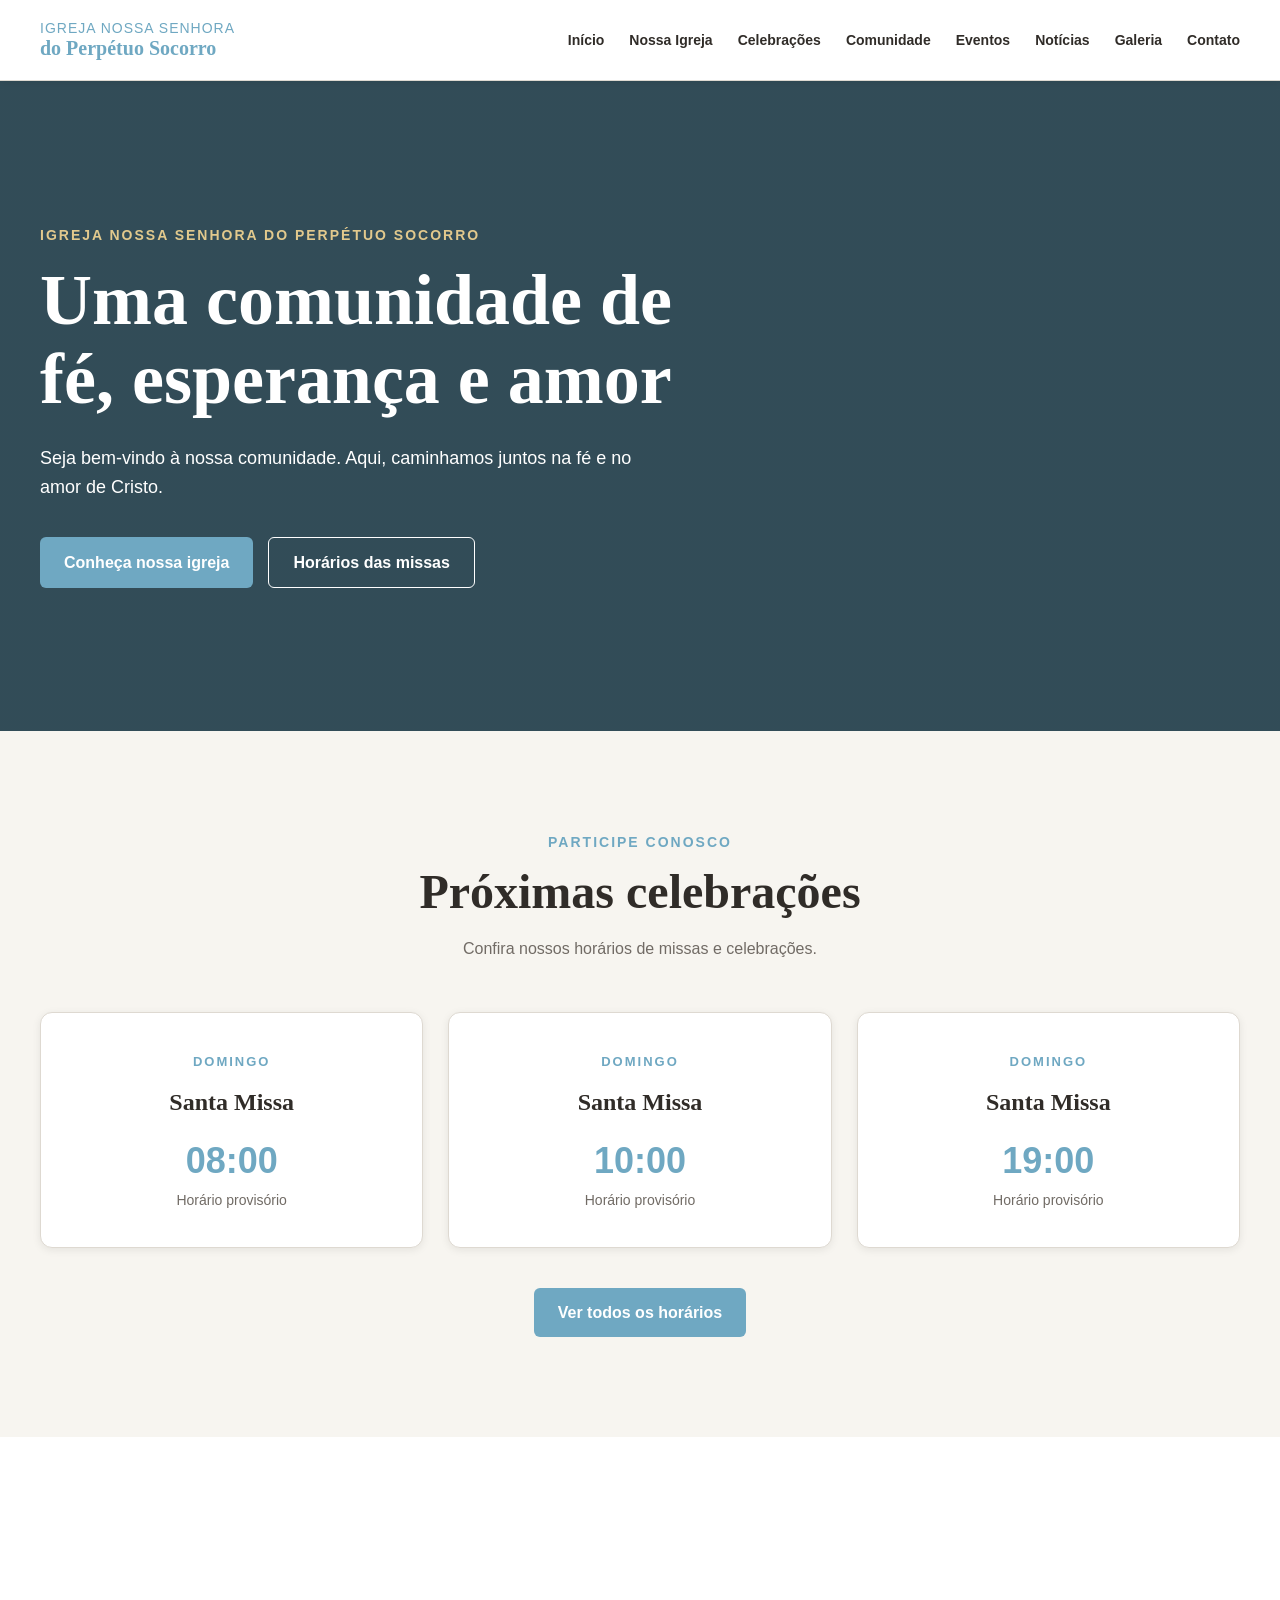
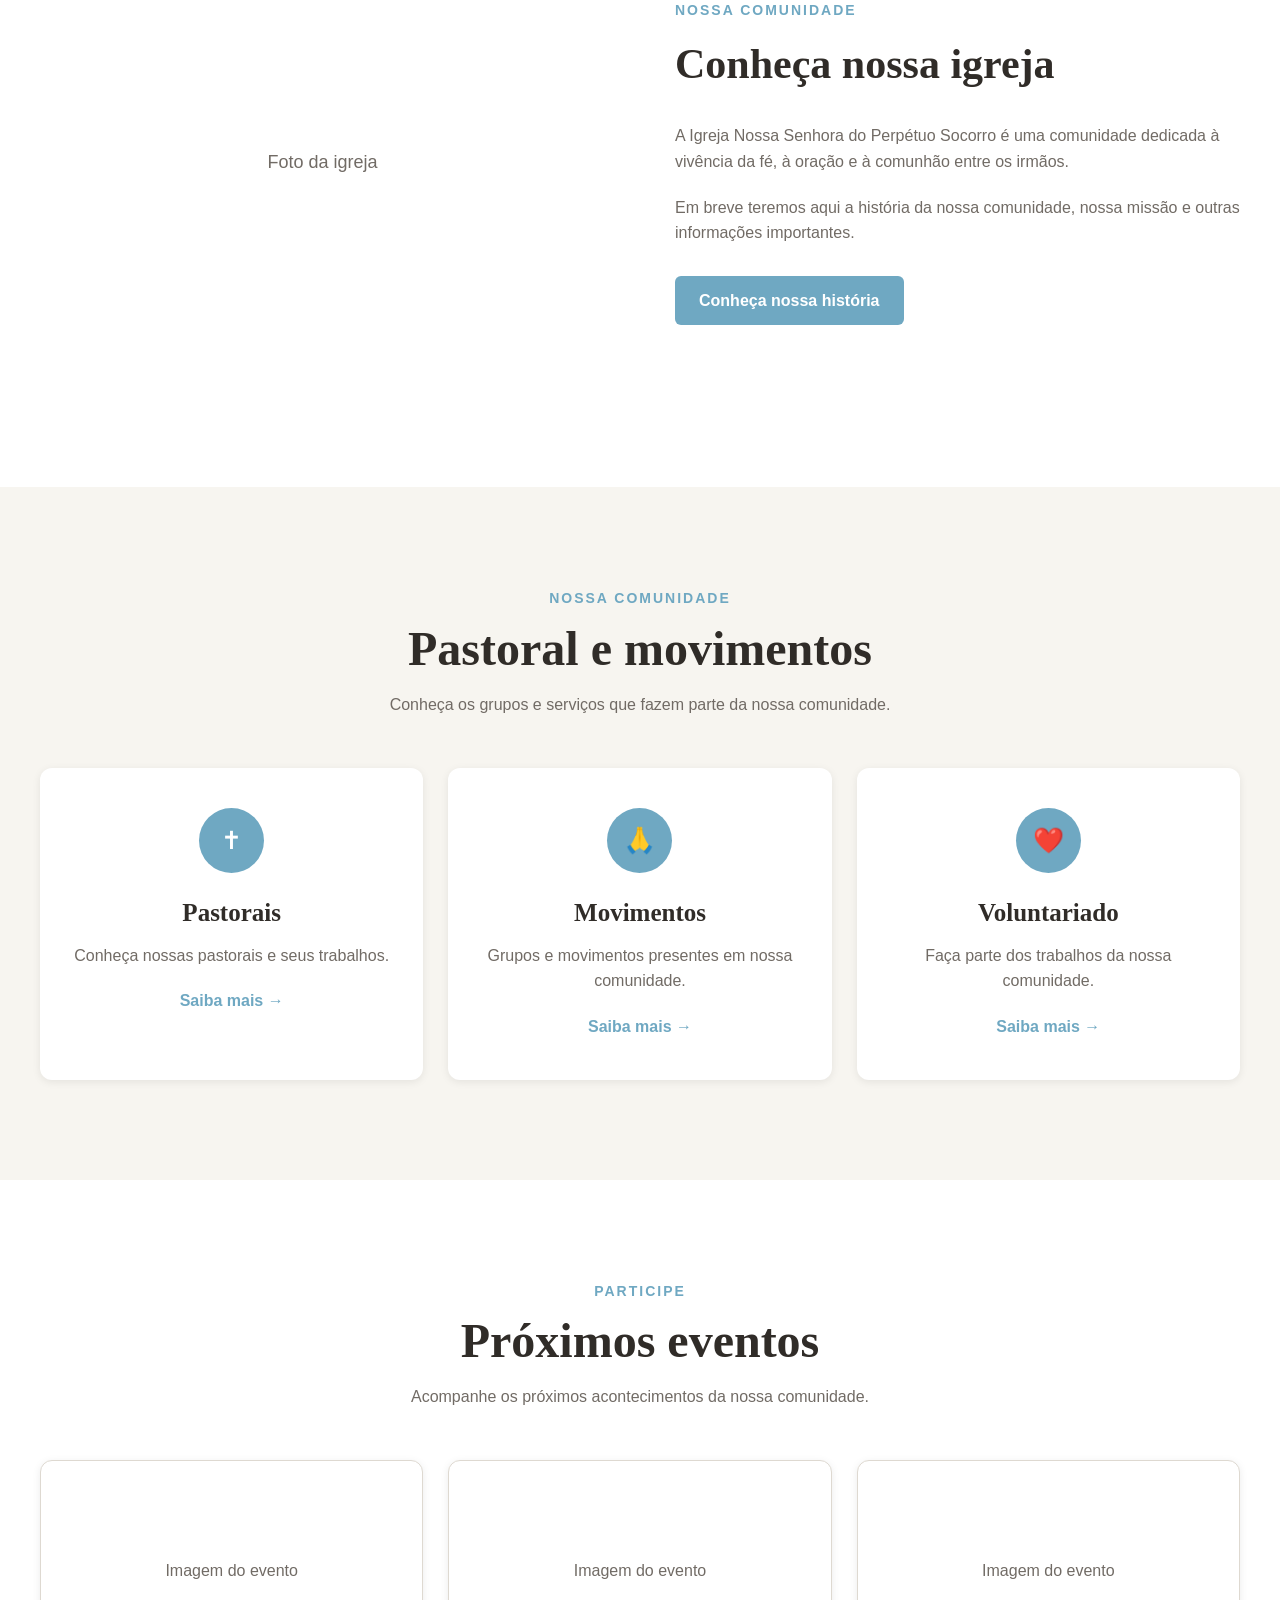
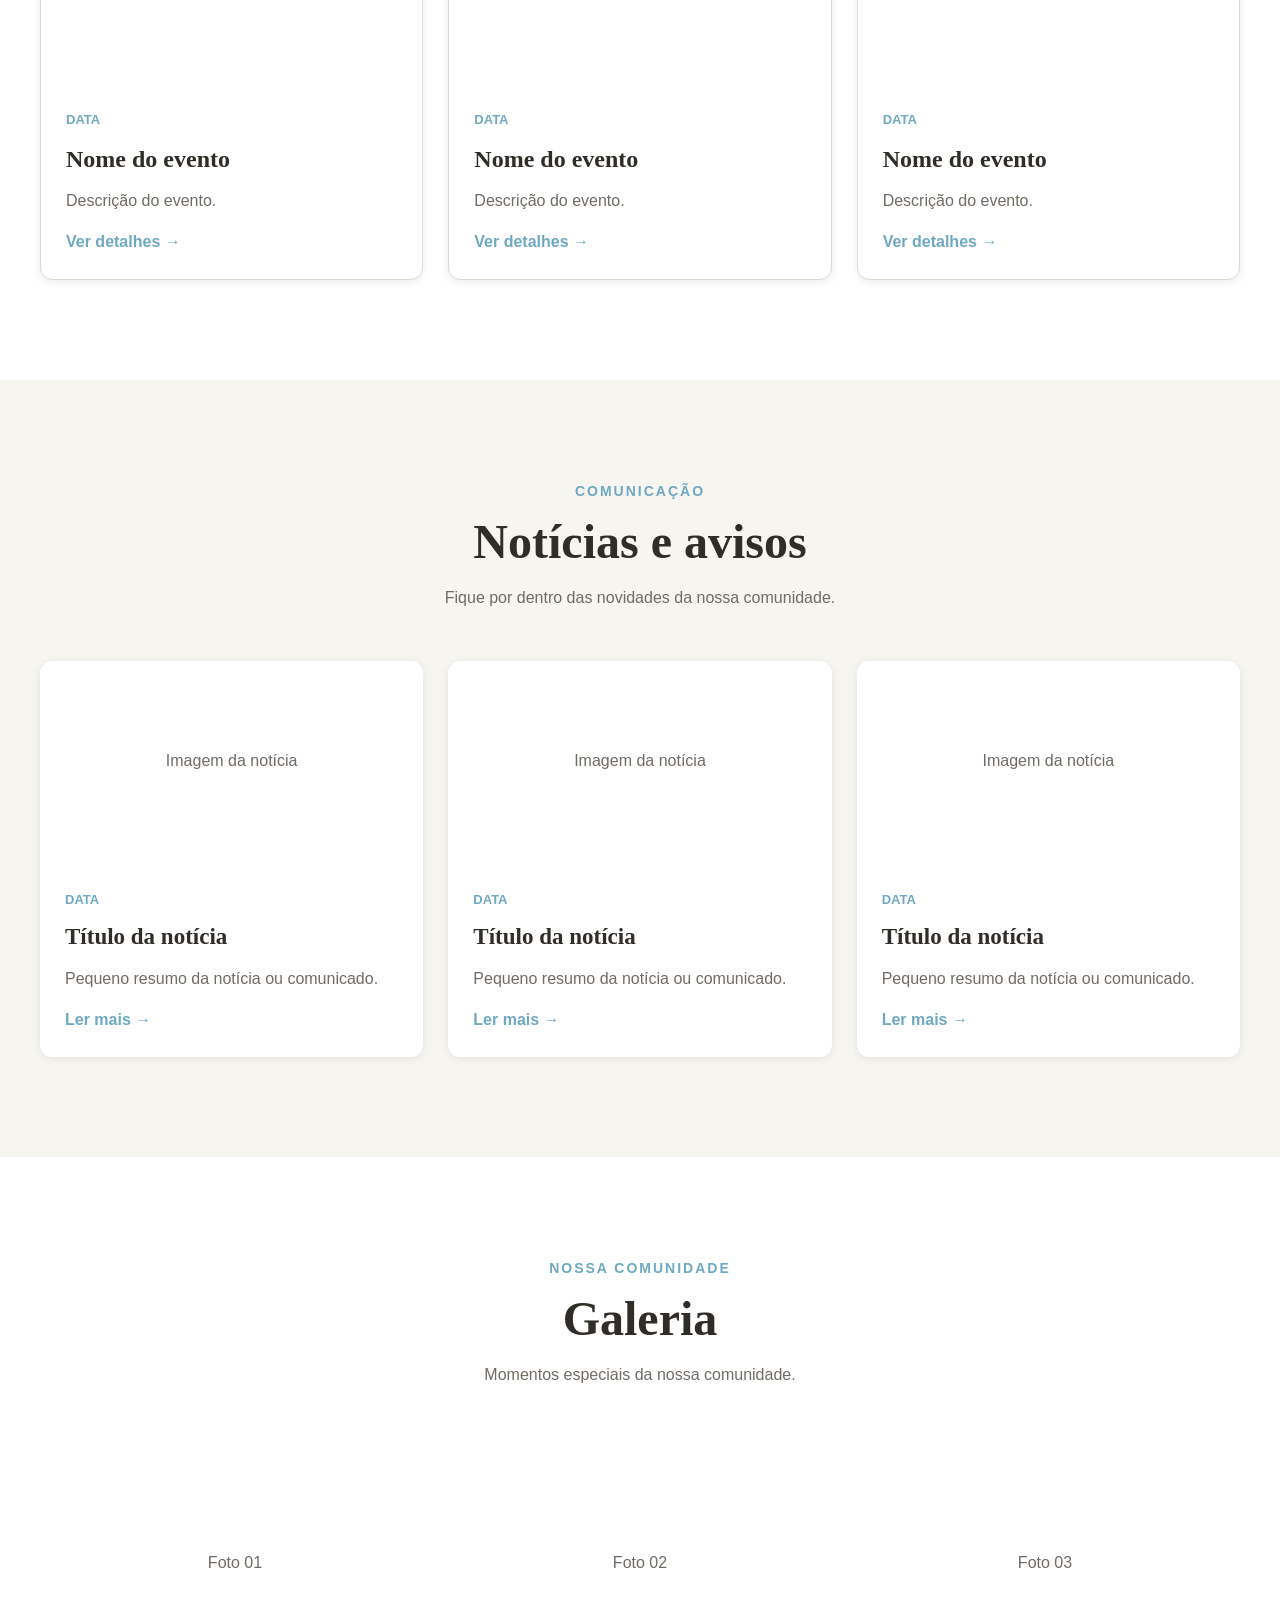
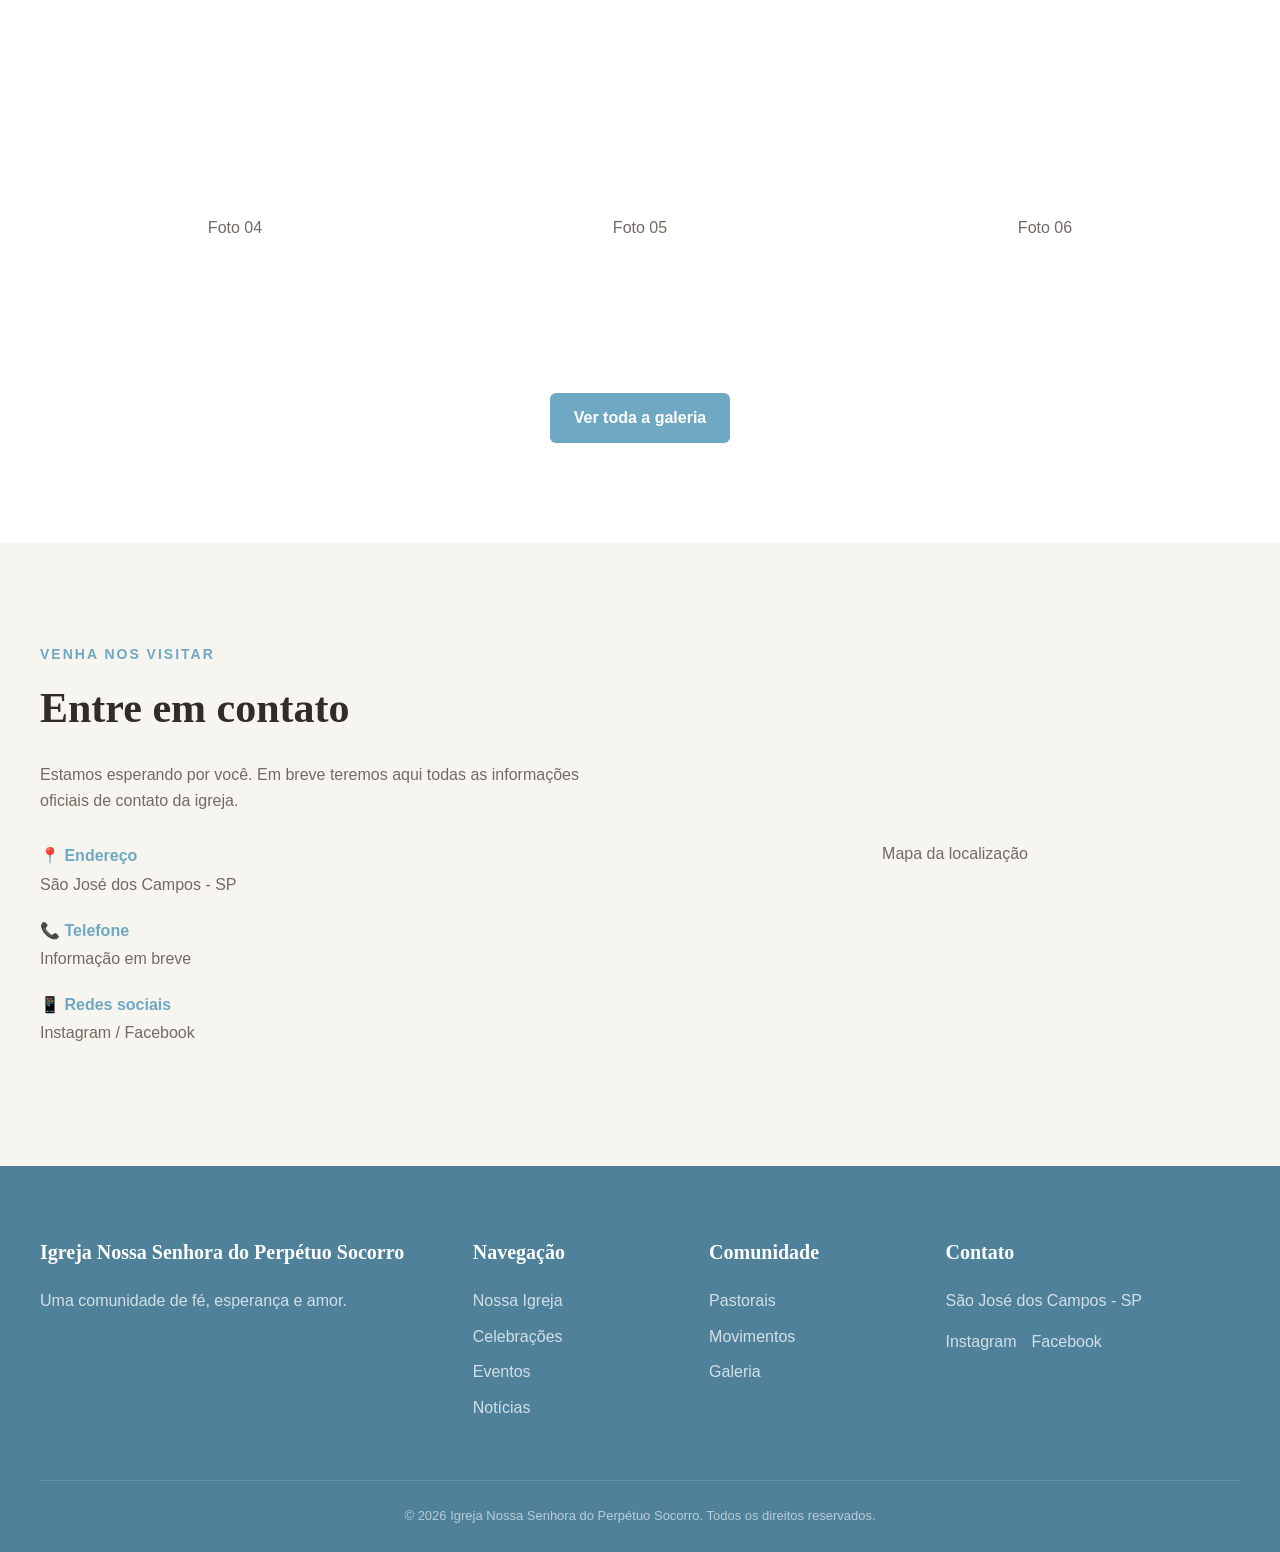
==== index.html @ 0f100464 "Estrutura inicial do site" ====
<!DOCTYPE html>
<html lang="pt-BR">

<head>
    <meta charset="UTF-8">
    <meta name="viewport" content="width=device-width, initial-scale=1.0">

    <meta name="description"
        content="Igreja Nossa Senhora do Perpétuo Socorro — São José dos Campos, SP. Conheça nossa comunidade, celebrações, eventos e pastorais.">

    <title>Igreja Nossa Senhora do Perpétuo Socorro</title>

    <!-- CSS -->
    <link rel="stylesheet" href="css/style.css">
</head>

<body>

    <!-- =========================================
         CABEÇALHO / MENU
    ========================================== -->

    <header class="header">

        <div class="container">

            <!-- Logo / Nome -->
            <a href="index.html" class="logo">
                <span>Igreja Nossa Senhora</span>
                <strong>do Perpétuo Socorro</strong>
            </a>

            <!-- Menu principal -->
            <nav class="menu" aria-label="Menu principal">

                <ul>

                    <li>
                        <a href="#inicio">Início</a>
                    </li>

                    <li>
                        <a href="#igreja">Nossa Igreja</a>
                    </li>

                    <li>
                        <a href="#celebracoes">Celebrações</a>
                    </li>

                    <li>
                        <a href="#comunidade">Comunidade</a>
                    </li>

                    <li>
                        <a href="#eventos">Eventos</a>
                    </li>

                    <li>
                        <a href="#noticias">Notícias</a>
                    </li>

                    <li>
                        <a href="#galeria">Galeria</a>
                    </li>

                    <li>
                        <a href="#contato">Contato</a>
                    </li>

                </ul>

            </nav>

            <!-- Botão do menu mobile -->
            <button class="menu-toggle" aria-label="Abrir menu">
                ☰
            </button>

        </div>

    </header>


    <main>

        <!-- =========================================
             HERO / BANNER PRINCIPAL
        ========================================== -->

        <section id="inicio" class="hero">

            <div class="container">

                <div class="hero-content">

                    <span class="hero-subtitle">
                        Igreja Nossa Senhora do Perpétuo Socorro
                    </span>

                    <h1>
                        Uma comunidade de fé,
                        esperança e amor
                    </h1>

                    <p>
                        Seja bem-vindo à nossa comunidade.
                        Aqui, caminhamos juntos na fé e no amor de Cristo.
                    </p>

                    <div class="hero-buttons">

                        <a href="#igreja" class="button">
                            Conheça nossa igreja
                        </a>

                        <a href="#celebracoes" class="button button-outline">
                            Horários das missas
                        </a>

                    </div>

                </div>

            </div>

        </section>


        <!-- =========================================
             PRÓXIMAS CELEBRAÇÕES
        ========================================== -->

        <section id="celebracoes" class="celebracoes">

            <div class="container">

                <div class="section-header">

                    <span class="section-subtitle">
                        Participe conosco
                    </span>

                    <h2>
                        Próximas celebrações
                    </h2>

                    <p>
                        Confira nossos horários de missas e celebrações.
                    </p>

                </div>


                <div class="celebracoes-grid">

                    <!-- Card de celebração -->

                    <article class="celebracao-card">

                        <span class="dia">
                            DOMINGO
                        </span>

                        <h3>
                            Santa Missa
                        </h3>

                        <span class="horario">
                            08:00
                        </span>

                        <p>
                            Horário provisório
                        </p>

                    </article>


                    <article class="celebracao-card">

                        <span class="dia">
                            DOMINGO
                        </span>

                        <h3>
                            Santa Missa
                        </h3>

                        <span class="horario">
                            10:00
                        </span>

                        <p>
                            Horário provisório
                        </p>

                    </article>


                    <article class="celebracao-card">

                        <span class="dia">
                            DOMINGO
                        </span>

                        <h3>
                            Santa Missa
                        </h3>

                        <span class="horario">
                            19:00
                        </span>

                        <p>
                            Horário provisório
                        </p>

                    </article>

                </div>


                <div class="section-button">

                    <a href="#" class="button">
                        Ver todos os horários
                    </a>

                </div>

            </div>

        </section>


        <!-- =========================================
             SOBRE A IGREJA
        ========================================== -->

        <section id="igreja" class="sobre">

            <div class="container">

                <div class="sobre-content">

                    <div class="sobre-imagem">

                        <!-- Futuramente colocar imagem da igreja -->

                        <div class="image-placeholder">
                            Foto da igreja
                        </div>

                    </div>


                    <div class="sobre-texto">

                        <span class="section-subtitle">
                            Nossa comunidade
                        </span>

                        <h2>
                            Conheça nossa igreja
                        </h2>

                        <p>
                            A Igreja Nossa Senhora do Perpétuo Socorro
                            é uma comunidade dedicada à vivência da fé,
                            à oração e à comunhão entre os irmãos.
                        </p>

                        <p>
                            Em breve teremos aqui a história da nossa
                            comunidade, nossa missão e outras informações
                            importantes.
                        </p>

                        <a href="#" class="button">
                            Conheça nossa história
                        </a>

                    </div>

                </div>

            </div>

        </section>


        <!-- =========================================
             PASTORAIS E COMUNIDADE
        ========================================== -->

        <section id="comunidade" class="comunidade">

            <div class="container">

                <div class="section-header">

                    <span class="section-subtitle">
                        Nossa comunidade
                    </span>

                    <h2>
                        Pastoral e movimentos
                    </h2>

                    <p>
                        Conheça os grupos e serviços que fazem parte
                        da nossa comunidade.
                    </p>

                </div>


                <div class="comunidade-grid">

                    <article class="comunidade-card">

                        <div class="icon">
                            ✝
                        </div>

                        <h3>
                            Pastorais
                        </h3>

                        <p>
                            Conheça nossas pastorais e seus trabalhos.
                        </p>

                        <a href="#">
                            Saiba mais →
                        </a>

                    </article>


                    <article class="comunidade-card">

                        <div class="icon">
                            🙏
                        </div>

                        <h3>
                            Movimentos
                        </h3>

                        <p>
                            Grupos e movimentos presentes em nossa comunidade.
                        </p>

                        <a href="#">
                            Saiba mais →
                        </a>

                    </article>


                    <article class="comunidade-card">

                        <div class="icon">
                            ❤️
                        </div>

                        <h3>
                            Voluntariado
                        </h3>

                        <p>
                            Faça parte dos trabalhos da nossa comunidade.
                        </p>

                        <a href="#">
                            Saiba mais →
                        </a>

                    </article>

                </div>

            </div>

        </section>


        <!-- =========================================
             EVENTOS
        ========================================== -->

        <section id="eventos" class="eventos">

            <div class="container">

                <div class="section-header">

                    <span class="section-subtitle">
                        Participe
                    </span>

                    <h2>
                        Próximos eventos
                    </h2>

                    <p>
                        Acompanhe os próximos acontecimentos da nossa comunidade.
                    </p>

                </div>


                <div class="eventos-grid">

                    <article class="evento-card">

                        <div class="evento-imagem">
                            Imagem do evento
                        </div>

                        <div class="evento-content">

                            <span class="evento-data">
                                DATA
                            </span>

                            <h3>
                                Nome do evento
                            </h3>

                            <p>
                                Descrição do evento.
                            </p>

                            <a href="#">
                                Ver detalhes →
                            </a>

                        </div>

                    </article>


                    <article class="evento-card">

                        <div class="evento-imagem">
                            Imagem do evento
                        </div>

                        <div class="evento-content">

                            <span class="evento-data">
                                DATA
                            </span>

                            <h3>
                                Nome do evento
                            </h3>

                            <p>
                                Descrição do evento.
                            </p>

                            <a href="#">
                                Ver detalhes →
                            </a>

                        </div>

                    </article>


                    <article class="evento-card">

                        <div class="evento-imagem">
                            Imagem do evento
                        </div>

                        <div class="evento-content">

                            <span class="evento-data">
                                DATA
                            </span>

                            <h3>
                                Nome do evento
                            </h3>

                            <p>
                                Descrição do evento.
                            </p>

                            <a href="#">
                                Ver detalhes →
                            </a>

                        </div>

                    </article>

                </div>

            </div>

        </section>


        <!-- =========================================
             NOTÍCIAS
        ========================================== -->

        <section id="noticias" class="noticias">

            <div class="container">

                <div class="section-header">

                    <span class="section-subtitle">
                        Comunicação
                    </span>

                    <h2>
                        Notícias e avisos
                    </h2>

                    <p>
                        Fique por dentro das novidades da nossa comunidade.
                    </p>

                </div>


                <div class="noticias-grid">

                    <article class="noticia-card">

                        <div class="noticia-imagem">
                            Imagem da notícia
                        </div>

                        <div class="noticia-content">

                            <span class="noticia-data">
                                DATA
                            </span>

                            <h3>
                                Título da notícia
                            </h3>

                            <p>
                                Pequeno resumo da notícia ou comunicado.
                            </p>

                            <a href="#">
                                Ler mais →
                            </a>

                        </div>

                    </article>


                    <article class="noticia-card">

                        <div class="noticia-imagem">
                            Imagem da notícia
                        </div>

                        <div class="noticia-content">

                            <span class="noticia-data">
                                DATA
                            </span>

                            <h3>
                                Título da notícia
                            </h3>

                            <p>
                                Pequeno resumo da notícia ou comunicado.
                            </p>

                            <a href="#">
                                Ler mais →
                            </a>

                        </div>

                    </article>


                    <article class="noticia-card">

                        <div class="noticia-imagem">
                            Imagem da notícia
                        </div>

                        <div class="noticia-content">

                            <span class="noticia-data">
                                DATA
                            </span>

                            <h3>
                                Título da notícia
                            </h3>

                            <p>
                                Pequeno resumo da notícia ou comunicado.
                            </p>

                            <a href="#">
                                Ler mais →
                            </a>

                        </div>

                    </article>

                </div>

            </div>

        </section>


        <!-- =========================================
             GALERIA
        ========================================== -->

        <section id="galeria" class="galeria">

            <div class="container">

                <div class="section-header">

                    <span class="section-subtitle">
                        Nossa comunidade
                    </span>

                    <h2>
                        Galeria
                    </h2>

                    <p>
                        Momentos especiais da nossa comunidade.
                    </p>

                </div>


                <div class="galeria-grid">

                    <div class="galeria-item">
                        Foto 01
                    </div>

                    <div class="galeria-item">
                        Foto 02
                    </div>

                    <div class="galeria-item">
                        Foto 03
                    </div>

                    <div class="galeria-item">
                        Foto 04
                    </div>

                    <div class="galeria-item">
                        Foto 05
                    </div>

                    <div class="galeria-item">
                        Foto 06
                    </div>

                </div>


                <div class="section-button">

                    <a href="#" class="button">
                        Ver toda a galeria
                    </a>

                </div>

            </div>

        </section>


        <!-- =========================================
             CONTATO / LOCALIZAÇÃO
        ========================================== -->

        <section id="contato" class="contato">

            <div class="container">

                <div class="contato-content">

                    <div class="contato-info">

                        <span class="section-subtitle">
                            Venha nos visitar
                        </span>

                        <h2>
                            Entre em contato
                        </h2>

                        <p>
                            Estamos esperando por você.
                            Em breve teremos aqui todas as informações
                            oficiais de contato da igreja.
                        </p>


                        <div class="contato-item">

                            <strong>
                                📍 Endereço
                            </strong>

                            <span>
                                São José dos Campos - SP
                            </span>

                        </div>


                        <div class="contato-item">

                            <strong>
                                📞 Telefone
                            </strong>

                            <span>
                                Informação em breve
                            </span>

                        </div>


                        <div class="contato-item">

                            <strong>
                                📱 Redes sociais
                            </strong>

                            <span>
                                Instagram / Facebook
                            </span>

                        </div>

                    </div>


                    <div class="mapa">

                        <!-- Futuramente inserir Google Maps -->

                        <div class="mapa-placeholder">
                            Mapa da localização
                        </div>

                    </div>

                </div>

            </div>

        </section>

    </main>


    <!-- =========================================
         RODAPÉ
    ========================================== -->

    <footer class="footer">

        <div class="container">

            <div class="footer-grid">

                <div class="footer-col">

                    <h3>
                        Igreja Nossa Senhora
                        do Perpétuo Socorro
                    </h3>

                    <p>
                        Uma comunidade de fé,
                        esperança e amor.
                    </p>

                </div>


                <div class="footer-col">

                    <h3>
                        Navegação
                    </h3>

                    <ul>

                        <li>
                            <a href="#igreja">
                                Nossa Igreja
                            </a>
                        </li>

                        <li>
                            <a href="#celebracoes">
                                Celebrações
                            </a>
                        </li>

                        <li>
                            <a href="#eventos">
                                Eventos
                            </a>
                        </li>

                        <li>
                            <a href="#noticias">
                                Notícias
                            </a>
                        </li>

                    </ul>

                </div>


                <div class="footer-col">

                    <h3>
                        Comunidade
                    </h3>

                    <ul>

                        <li>
                            <a href="#comunidade">
                                Pastorais
                            </a>
                        </li>

                        <li>
                            <a href="#comunidade">
                                Movimentos
                            </a>
                        </li>

                        <li>
                            <a href="#galeria">
                                Galeria
                            </a>
                        </li>

                    </ul>

                </div>


                <div class="footer-col">

                    <h3>
                        Contato
                    </h3>

                    <p>
                        São José dos Campos - SP
                    </p>

                    <div class="social-links">

                        <a href="#" aria-label="Instagram">
                            Instagram
                        </a>

                        <a href="#" aria-label="Facebook">
                            Facebook
                        </a>

                    </div>

                </div>

            </div>


            <div class="footer-bottom">

                <p>
                    © 2026 Igreja Nossa Senhora do Perpétuo Socorro.
                    Todos os direitos reservados.
                </p>

            </div>

        </div>

    </footer>


    <!-- JavaScript -->
    <script src="js/script.js"></script>

</body>

</html>
---- css/style.css ----
/* =========================================================
   1. VARIÁVEIS GLOBAIS
   ========================================================= */

:root {

    /* ---------- CORES PRINCIPAIS ---------- */

   /* Azul — cor principal */
    --color-primary: #6FA8C2;
    --color-primary-dark: #4F819A;
    --color-primary-light: #A9D0DF;


    /* Dourado — detalhes e destaque */
    --color-secondary: #C9A45C;
    --color-secondary-light: #E2C98D;


    /* Marrom — madeira / elementos tradicionais */
    --color-brown: #6B4A32;
    --color-brown-dark: #493021;
    --color-brown-light: #9A7658;


    /* Fundos */
    --color-background: #FFFFFF;
    --color-background-light: #F7F5F0;
    --color-background-warm: #F1EAE0;


    /* Textos */
    --color-text: #302C28;
    --color-text-light: #716B65;


    /* Cores neutras */
    --color-white: #FFFFFF;
    --color-black: #000000;
    --color-border: #DED9D1;


    /* ---------- TIPOGRAFIA ---------- */

    --font-primary:
        Arial,
        Helvetica,
        sans-serif;

    --font-heading:
        Georgia,
        'Times New Roman',
        serif;


    /* ---------- TAMANHOS ---------- */

    --container-width: 1200px;

    --radius-small: 6px;
    --radius-medium: 12px;
    --radius-large: 20px;


    /* ---------- SOMBRAS ---------- */

    --shadow-small:
        0 2px 8px rgba(0, 0, 0, 0.08);

    --shadow-medium:
        0 8px 25px rgba(0, 0, 0, 0.10);


    /* ---------- TRANSIÇÕES ---------- */

    --transition:
        0.3s ease;

}


/* =========================================================
   2. RESET
   ========================================================= */

* {
    margin: 0;
    padding: 0;
    box-sizing: border-box;
}

html {
    scroll-behavior: smooth;
}

body {

    font-family: var(--font-primary);

    color: var(--color-text);

    background-color:
        var(--color-background);

    line-height: 1.6;
}


/* =========================================================
   3. ELEMENTOS GERAIS
   ========================================================= */

img {
    max-width: 100%;
    display: block;
}

a {
    color: inherit;
    text-decoration: none;
}

ul {
    list-style: none;
}

button {
    font-family: inherit;
}


/* =========================================================
   4. CONTAINER
   ========================================================= */

.container {

    width: min(
        calc(100% - 40px),
        var(--container-width)
    );

    margin-inline: auto;
}


/* =========================================================
   5. CABEÇALHO
   ========================================================= */

.header {

    position: sticky;
    top: 0;
    z-index: 1000;

    background-color:
        var(--color-white);

    border-bottom:
        1px solid var(--color-border);

    box-shadow:
        var(--shadow-small);
}

.header .container {

    min-height: 80px;

    display: flex;

    align-items: center;

    justify-content: space-between;

    gap: 30px;
}


/* ---------- LOGO ---------- */

.logo {

    display: flex;

    flex-direction: column;

    line-height: 1.1;

    color:
        var(--color-primary);
}

.logo span {

    font-size: 14px;

    text-transform: uppercase;

    letter-spacing: 1px;
}

.logo strong {

    font-family:
        var(--font-heading);

    font-size: 20px;
}


/* ---------- MENU ---------- */

.menu ul {

    display: flex;

    align-items: center;

    gap: 25px;
}

.menu a {

    font-size: 14px;

    font-weight: 600;

    transition:
        color var(--transition);
}

.menu a:hover {

    color:
        var(--color-primary);
}


/* ---------- MENU MOBILE ---------- */

.menu-toggle {

    display: none;

    border: none;

    background: none;

    font-size: 28px;

    cursor: pointer;

    color:
        var(--color-primary);
}


/* =========================================================
   6. BOTÕES
   ========================================================= */

.button {

    display: inline-flex;

    align-items: center;

    justify-content: center;

    padding:
        12px 24px;

    border-radius:
        var(--radius-small);

    background:
        var(--color-primary);

    color:
        var(--color-white);

    font-weight: 600;

    transition:
        background var(--transition),
        transform var(--transition);
}

.button:hover {

    background:
        var(--color-primary-dark);

    transform:
        translateY(-2px);
}


.button-outline {

    background:
        transparent;

    border:
        1px solid var(--color-white);

    color:
        var(--color-white);
}

.button-outline:hover {

    background:
        var(--color-white);

    color:
        var(--color-primary);
}


/* =========================================================
   7. HERO
   ========================================================= */

.hero {

    min-height: 650px;

    display: flex;

    align-items: center;

    background:

        linear-gradient(
            rgba(0, 0, 0, 0.55),
            rgba(0, 0, 0, 0.55)
        ),

        var(--color-primary);

    color:
        var(--color-white);
}

.hero-content {

    max-width: 700px;
}

.hero-subtitle {

    display: block;

    margin-bottom: 15px;

    color:
        var(--color-secondary-light);

    font-weight: 600;

    text-transform: uppercase;

    letter-spacing: 2px;

    font-size: 14px;
}

.hero h1 {

    font-family:
        var(--font-heading);

    font-size:
        clamp(40px, 6vw, 72px);

    line-height: 1.1;

    margin-bottom: 25px;
}

.hero p {

    max-width: 600px;

    font-size: 18px;

    margin-bottom: 35px;
}

.hero-buttons {

    display: flex;

    flex-wrap: wrap;

    gap: 15px;
}


/* =========================================================
   8. SEÇÕES
   ========================================================= */

section {

    padding:
        100px 0;
}

.section-header {

    max-width: 700px;

    margin:
        0 auto 50px;

    text-align: center;
}

.section-subtitle {

    display: block;

    margin-bottom: 10px;

    color:
        var(--color-primary);

    font-size: 14px;

    font-weight: 700;

    text-transform: uppercase;

    letter-spacing: 2px;
}

.section-header h2 {

    font-family:
        var(--font-heading);

    font-size:
        clamp(32px, 4vw, 48px);

    line-height: 1.2;

    margin-bottom: 15px;
}

.section-header p {

    color:
        var(--color-text-light);
}

.section-button {

    margin-top: 40px;

    text-align: center;
}


/* =========================================================
   9. CELEBRAÇÕES
   ========================================================= */

.celebracoes {

    background:
        var(--color-background-light);
}

.celebracoes-grid {

    display: grid;

    grid-template-columns:
        repeat(3, 1fr);

    gap: 25px;
}

.celebracao-card {

    padding: 35px 25px;

    text-align: center;

    background:
        var(--color-white);

    border:
        1px solid var(--color-border);

    border-radius:
        var(--radius-medium);

    box-shadow:
        var(--shadow-small);

    transition:
        transform var(--transition);
}

.celebracao-card:hover {

    transform:
        translateY(-5px);
}

.celebracao-card .dia {

    color:
        var(--color-primary);

    font-size: 13px;

    font-weight: 700;

    letter-spacing: 2px;
}

.celebracao-card h3 {

    margin:
        10px 0;

    font-family:
        var(--font-heading);

    font-size: 24px;
}

.celebracao-card .horario {

    display: block;

    color:
        var(--color-primary);

    font-size: 36px;

    font-weight: 700;
}

.celebracao-card p {

    color:
        var(--color-text-light);

    font-size: 14px;
}


/* =========================================================
   10. SOBRE A IGREJA
   ========================================================= */

.sobre {

    background:
        var(--color-white);
}

.sobre-content {

    display: grid;

    grid-template-columns:
        1fr 1fr;

    gap: 70px;

    align-items: center;
}

.sobre-imagem {

    min-height: 450px;
}

.image-placeholder {

    width: 100%;
    height: 100%;
    min-height: 450px;

    display: flex;

    align-items: center;

    justify-content: center;

    border-radius:
        var(--radius-large);

    background:
        var(--color-background-dark);

    color:
        var(--color-text-light);

    font-size: 18px;
}

.sobre-texto h2 {

    margin:
        10px 0 25px;

    font-family:
        var(--font-heading);

    font-size: 42px;
}

.sobre-texto p {

    margin-bottom: 20px;

    color:
        var(--color-text-light);
}

.sobre-texto .button {

    margin-top: 10px;
}


/* =========================================================
   11. COMUNIDADE
   ========================================================= */

.comunidade {

    background:
        var(--color-background-light);
}

.comunidade-grid {

    display: grid;

    grid-template-columns:
        repeat(3, 1fr);

    gap: 25px;
}

.comunidade-card {

    padding: 40px 30px;

    background:
        var(--color-white);

    border-radius:
        var(--radius-medium);

    text-align: center;

    box-shadow:
        var(--shadow-small);

    transition:
        transform var(--transition);
}

.comunidade-card:hover {

    transform:
        translateY(-5px);
}

.comunidade-card .icon {

    width: 65px;
    height: 65px;

    margin:
        0 auto 20px;

    display: flex;

    align-items: center;

    justify-content: center;

    border-radius: 50%;

    background:
        var(--color-primary);

    color:
        var(--color-white);

    font-size: 25px;
}

.comunidade-card h3 {

    font-family:
        var(--font-heading);

    font-size: 25px;

    margin-bottom: 10px;
}

.comunidade-card p {

    margin-bottom: 20px;

    color:
        var(--color-text-light);
}

.comunidade-card a {

    color:
        var(--color-primary);

    font-weight: 700;
}


/* =========================================================
   12. EVENTOS
   ========================================================= */

.eventos-grid {

    display: grid;

    grid-template-columns:
        repeat(3, 1fr);

    gap: 25px;
}

.evento-card {

    overflow: hidden;

    background:
        var(--color-white);

    border:
        1px solid var(--color-border);

    border-radius:
        var(--radius-medium);

    box-shadow:
        var(--shadow-small);
}

.evento-imagem {

    height: 220px;

    display: flex;

    align-items: center;

    justify-content: center;

    background:
        var(--color-background-dark);

    color:
        var(--color-text-light);
}

.evento-content {

    padding: 25px;
}

.evento-data {

    color:
        var(--color-primary);

    font-size: 13px;

    font-weight: 700;
}

.evento-content h3 {

    margin:
        8px 0 10px;

    font-family:
        var(--font-heading);

    font-size: 24px;
}

.evento-content p {

    margin-bottom: 15px;

    color:
        var(--color-text-light);
}

.evento-content a {

    color:
        var(--color-primary);

    font-weight: 700;
}


/* =========================================================
   13. NOTÍCIAS
   ========================================================= */

.noticias {

    background:
        var(--color-background-light);
}

.noticias-grid {

    display: grid;

    grid-template-columns:
        repeat(3, 1fr);

    gap: 25px;
}

.noticia-card {

    overflow: hidden;

    background:
        var(--color-white);

    border-radius:
        var(--radius-medium);

    box-shadow:
        var(--shadow-small);
}

.noticia-imagem {

    height: 200px;

    display: flex;

    align-items: center;

    justify-content: center;

    background:
        var(--color-background-dark);

    color:
        var(--color-text-light);
}

.noticia-content {

    padding: 25px;
}

.noticia-data {

    color:
        var(--color-primary);

    font-size: 13px;

    font-weight: 700;
}

.noticia-content h3 {

    margin:
        8px 0 10px;

    font-family:
        var(--font-heading);

    font-size: 23px;
}

.noticia-content p {

    margin-bottom: 15px;

    color:
        var(--color-text-light);
}

.noticia-content a {

    color:
        var(--color-primary);

    font-weight: 700;
}


/* =========================================================
   14. GALERIA
   ========================================================= */

.galeria {

    background:
        var(--color-white);
}

.galeria-grid {

    display: grid;

    grid-template-columns:
        repeat(3, 1fr);

    gap: 15px;
}

.galeria-item {

    min-height: 250px;

    display: flex;

    align-items: center;

    justify-content: center;

    background:
        var(--color-background-dark);

    color:
        var(--color-text-light);

    border-radius:
        var(--radius-small);

    transition:
        transform var(--transition);
}

.galeria-item:hover {

    transform:
        scale(1.02);
}


/* =========================================================
   15. CONTATO
   ========================================================= */

.contato {

    background:
        var(--color-background-light);
}

.contato-content {

    display: grid;

    grid-template-columns:
        1fr 1fr;

    gap: 60px;

    align-items: stretch;
}

.contato-info h2 {

    margin:
        10px 0 20px;

    font-family:
        var(--font-heading);

    font-size: 42px;
}

.contato-info > p {

    margin-bottom: 30px;

    color:
        var(--color-text-light);
}

.contato-item {

    display: flex;

    flex-direction: column;

    margin-bottom: 20px;
}

.contato-item strong {

    color:
        var(--color-primary);

    margin-bottom: 3px;
}

.contato-item span {

    color:
        var(--color-text-light);
}

.mapa {

    min-height: 400px;
}

.mapa-placeholder {

    width: 100%;
    height: 100%;
    min-height: 400px;

    display: flex;

    align-items: center;

    justify-content: center;

    background:
        var(--color-background-dark);

    border-radius:
        var(--radius-medium);

    color:
        var(--color-text-light);
}


/* =========================================================
   16. RODAPÉ
   ========================================================= */

.footer {

    padding:
        70px 0 25px;

    background:
        var(--color-primary-dark);

    color:
        var(--color-white);
}

.footer-grid {

    display: grid;

    grid-template-columns:
        2fr 1fr 1fr 1.5fr;

    gap: 40px;

    padding-bottom: 50px;
}

.footer-col h3 {

    margin-bottom: 20px;

    font-family:
        var(--font-heading);

    font-size: 20px;
}

.footer-col p {

    color:
        rgba(255, 255, 255, 0.75);
}

.footer-col li {

    margin-bottom: 10px;
}

.footer-col a {

    color:
        rgba(255, 255, 255, 0.75);

    transition:
        color var(--transition);
}

.footer-col a:hover {

    color:
        var(--color-secondary-light);
}

.social-links {

    display: flex;

    gap: 15px;

    margin-top: 15px;
}

.footer-bottom {

    padding-top: 25px;

    border-top:
        1px solid rgba(255, 255, 255, 0.15);

    text-align: center;
}

.footer-bottom p {

    color:
        rgba(255, 255, 255, 0.6);

    font-size: 13px;
}


/* =========================================================
   17. RESPONSIVIDADE — TABLET
   ========================================================= */

@media (max-width: 1000px) {

    .menu ul {

        gap: 15px;
    }

    .menu a {

        font-size: 13px;
    }

    .sobre-content {

        gap: 40px;
    }

    .footer-grid {

        grid-template-columns:
            repeat(2, 1fr);
    }

}


/* =========================================================
   18. RESPONSIVIDADE — CELULAR
   ========================================================= */

@media (max-width: 768px) {

    /* ---------- CONTAINER ---------- */

    .container {

        width:
            min(
                calc(100% - 30px),
                var(--container-width)
            );
    }


    /* ---------- HEADER ---------- */

    .header .container {

        min-height: 70px;
    }

    .menu {

        display: none;
    }

    .menu-toggle {

        display: block;
    }


    /* ---------- HERO ---------- */

    .hero {

        min-height: 600px;
    }

    .hero h1 {

        font-size: 42px;
    }

    .hero p {

        font-size: 16px;
    }

    .hero-buttons {

        flex-direction: column;

        align-items: stretch;
    }


    /* ---------- SEÇÕES ---------- */

    section {

        padding:
            70px 0;
    }


    /* ---------- CELEBRAÇÕES ---------- */

    .celebracoes-grid {

        grid-template-columns:
            1fr;
    }


    /* ---------- SOBRE ---------- */

    .sobre-content {

        grid-template-columns:
            1fr;

        gap: 40px;
    }

    .sobre-imagem {

        min-height: 300px;
    }

    .image-placeholder {

        min-height: 300px;
    }


    /* ---------- COMUNIDADE ---------- */

    .comunidade-grid {

        grid-template-columns:
            1fr;
    }


    /* ---------- EVENTOS ---------- */

    .eventos-grid {

        grid-template-columns:
            1fr;
    }


    /* ---------- NOTÍCIAS ---------- */

    .noticias-grid {

        grid-template-columns:
            1fr;
    }


    /* ---------- GALERIA ---------- */

    .galeria-grid {

        grid-template-columns:
            repeat(2, 1fr);
    }


    /* ---------- CONTATO ---------- */

    .contato-content {

        grid-template-columns:
            1fr;
    }


    /* ---------- RODAPÉ ---------- */

    .footer-grid {

        grid-template-columns:
            1fr;

        gap: 30px;
    }

}


/* =========================================================
   19. CELULARES PEQUENOS
   ========================================================= */

@media (max-width: 480px) {

    .hero h1 {

        font-size: 36px;
    }

    .section-header h2 {

        font-size: 34px;
    }

    .sobre-texto h2,
    .contato-info h2 {

        font-size: 34px;
    }

    .galeria-grid {

        grid-template-columns:
            1fr;
    }

}
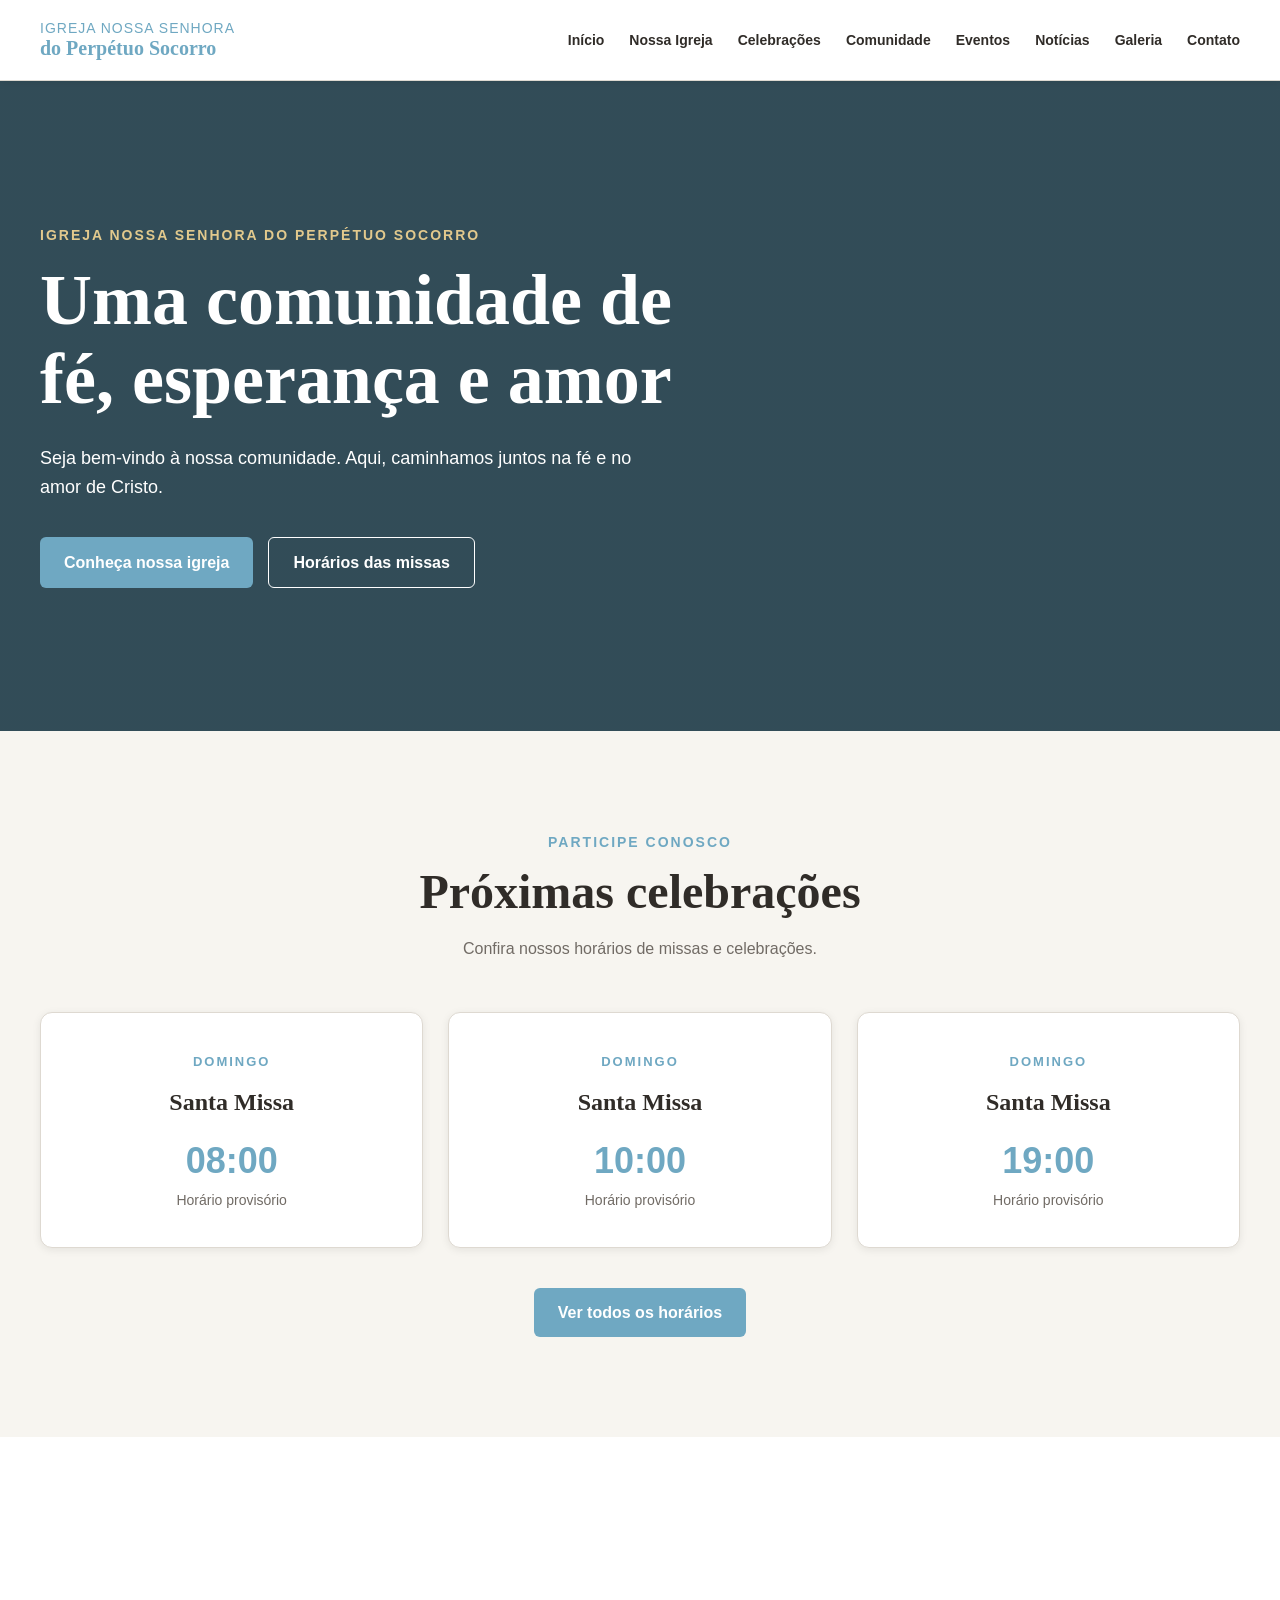
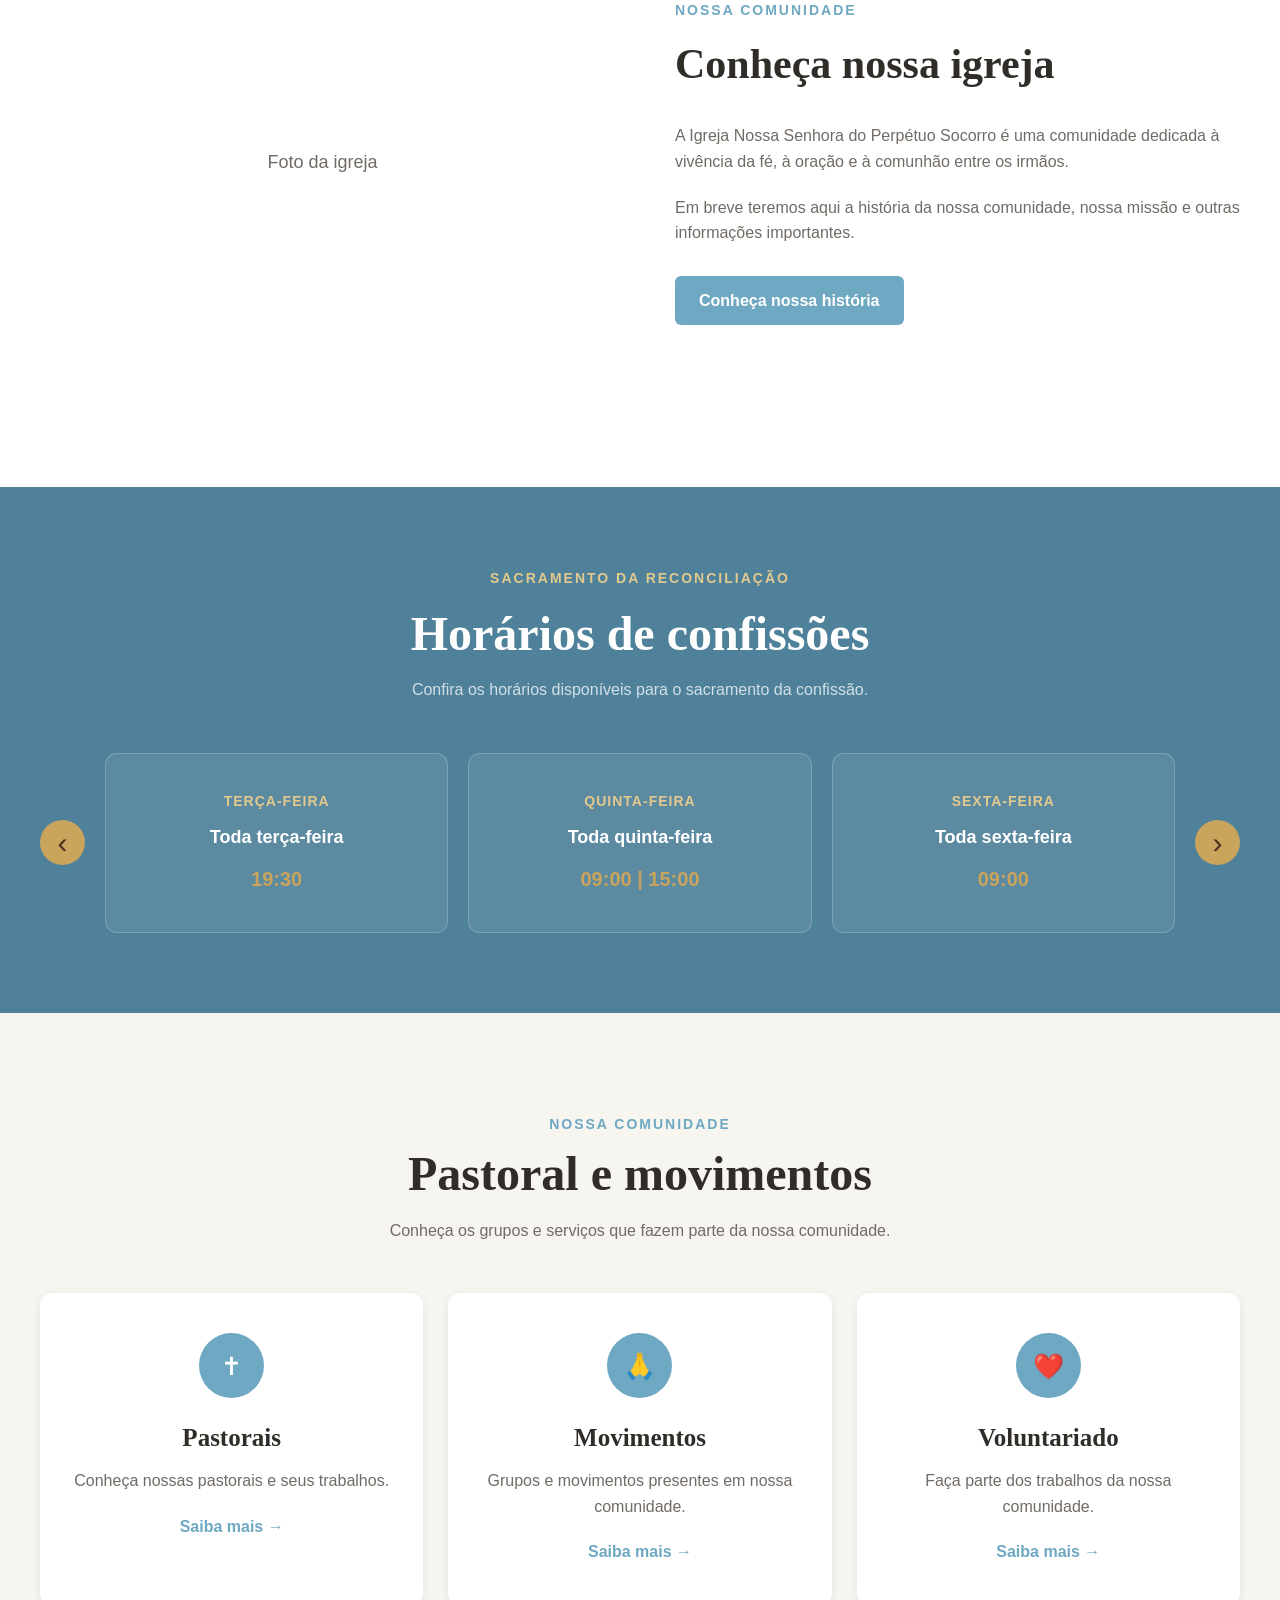
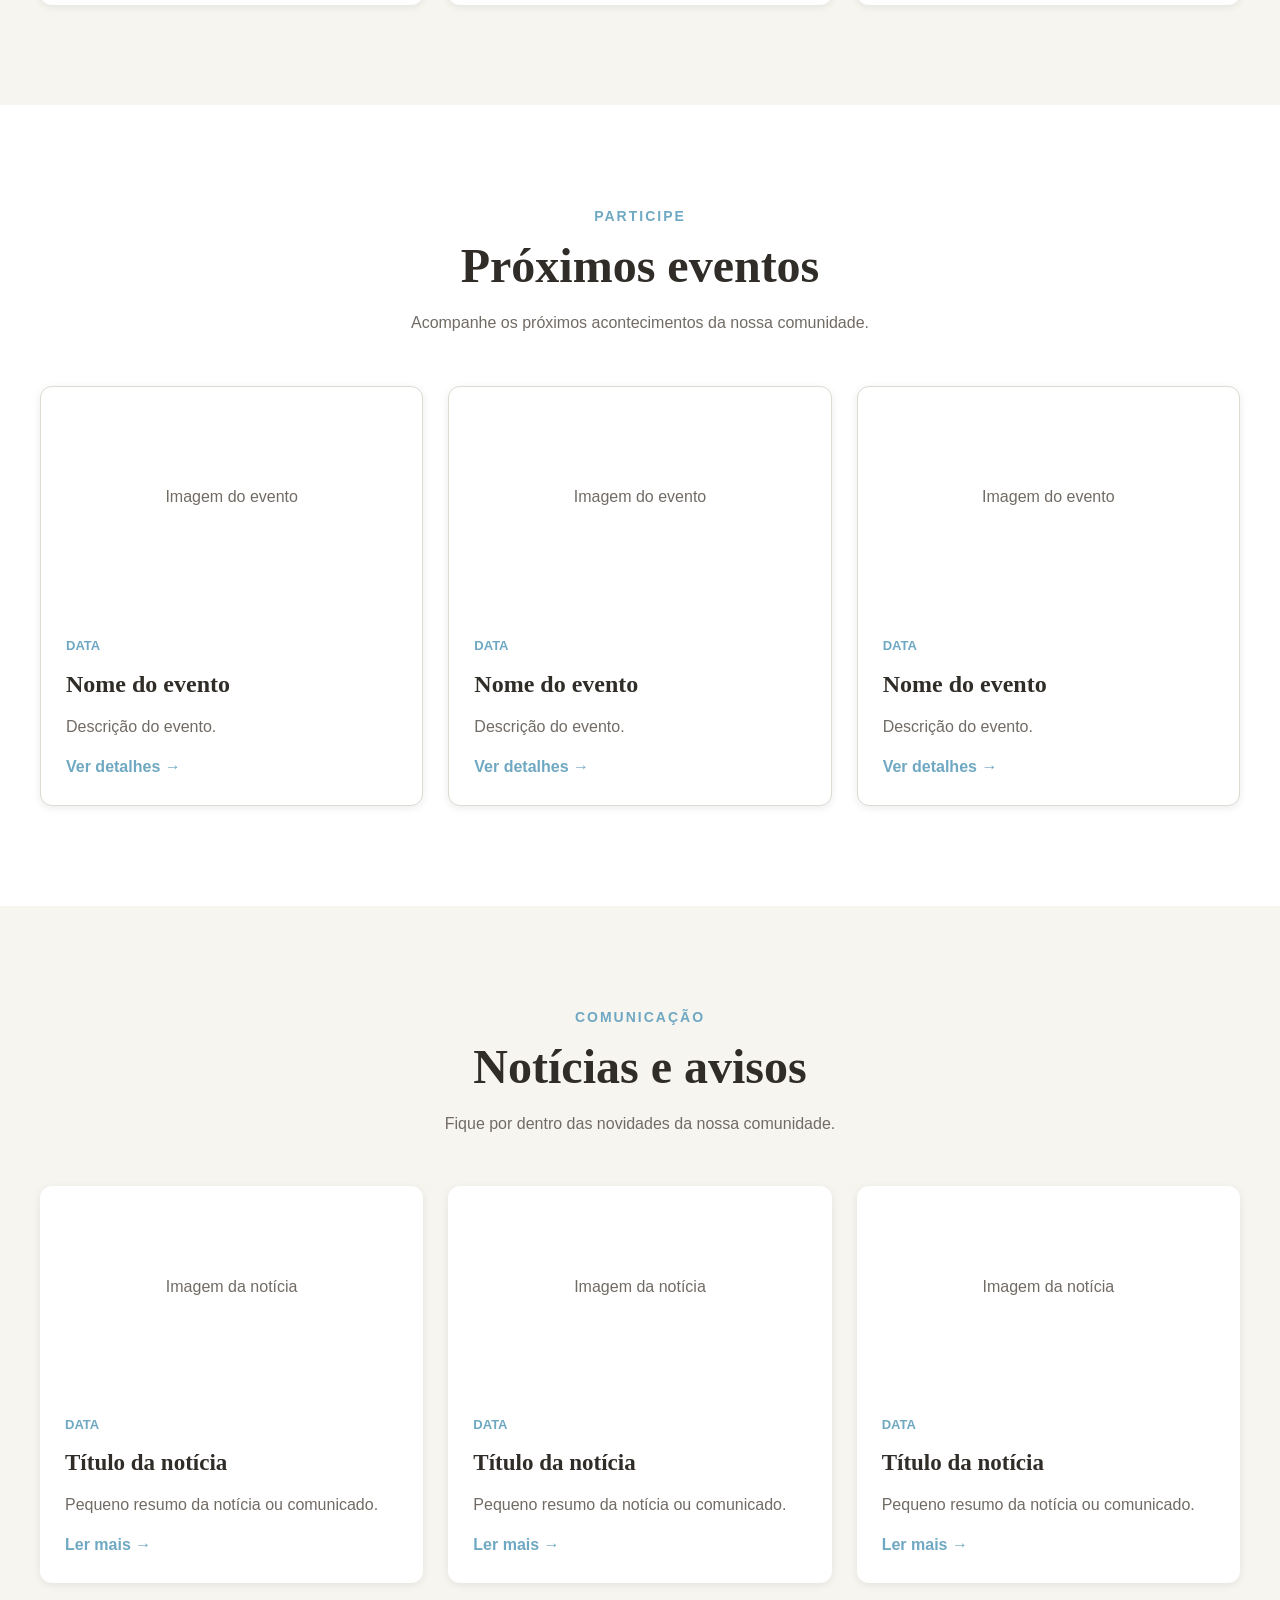
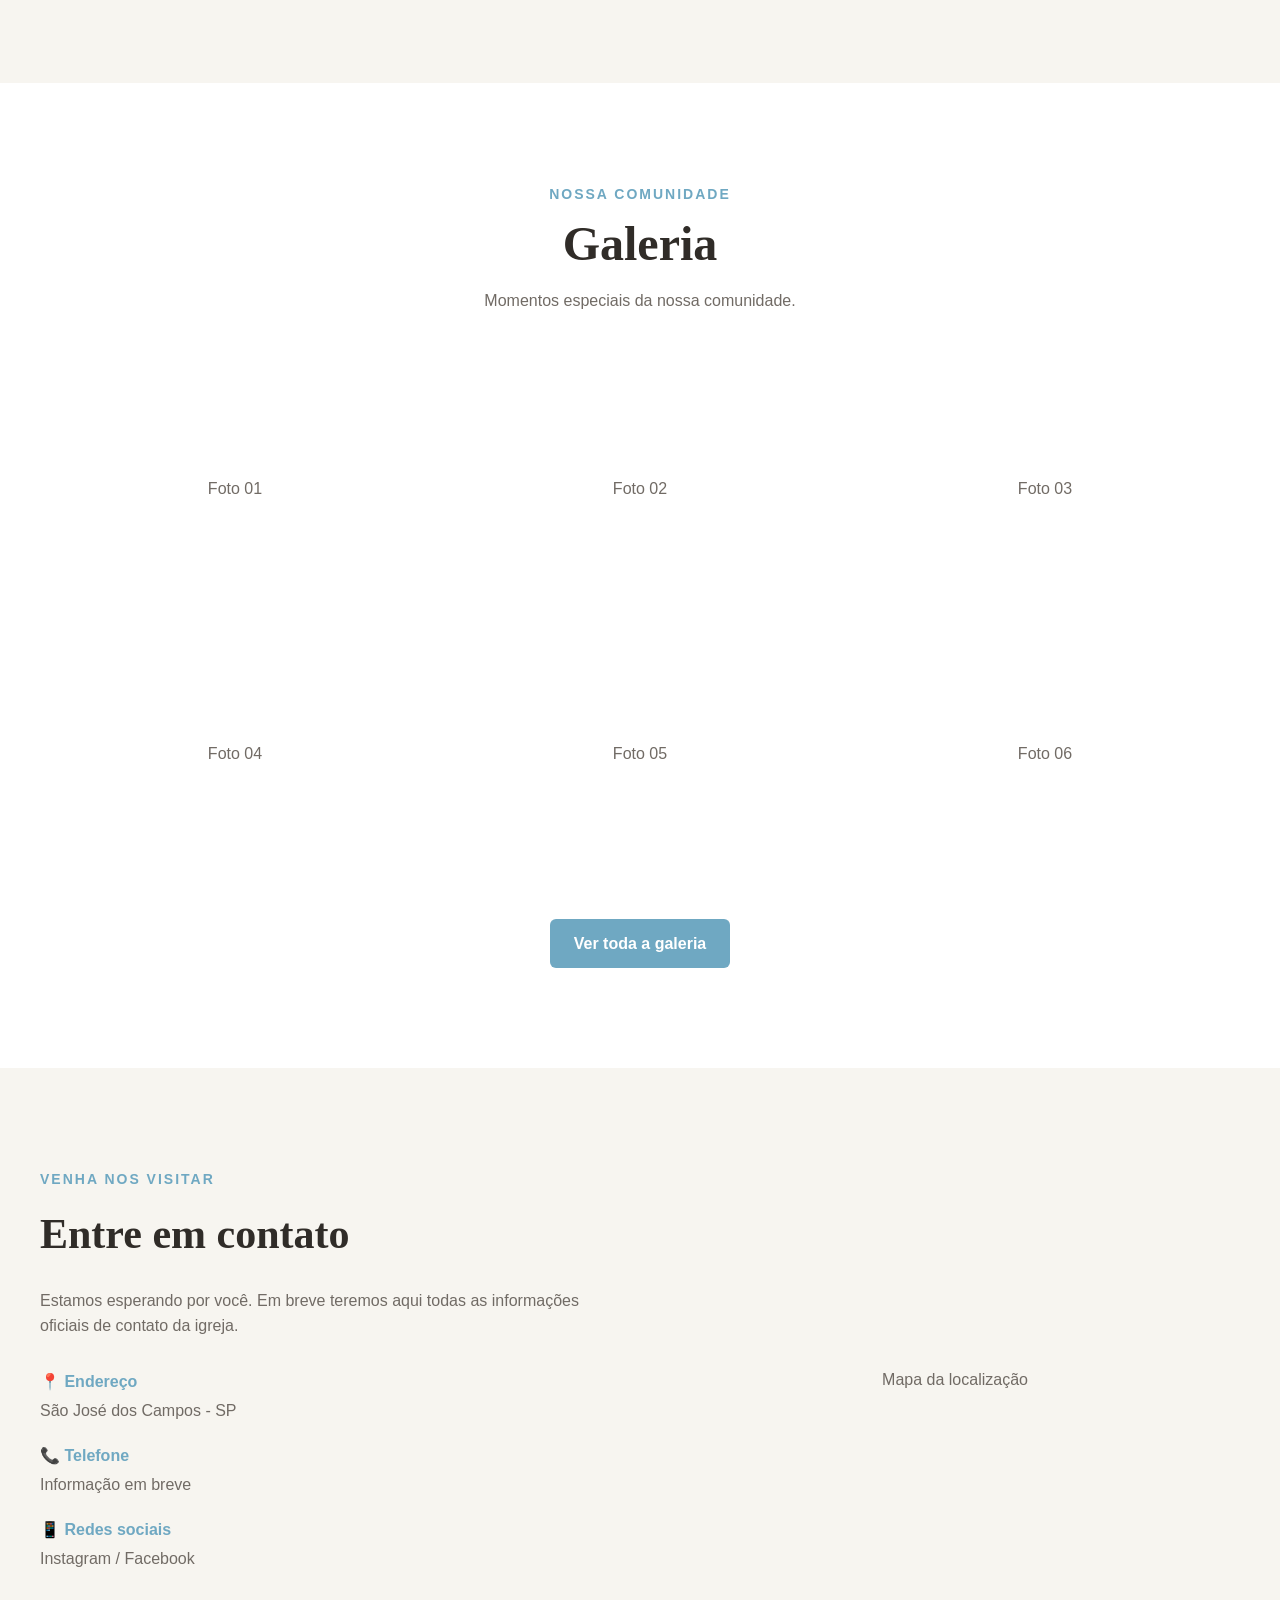
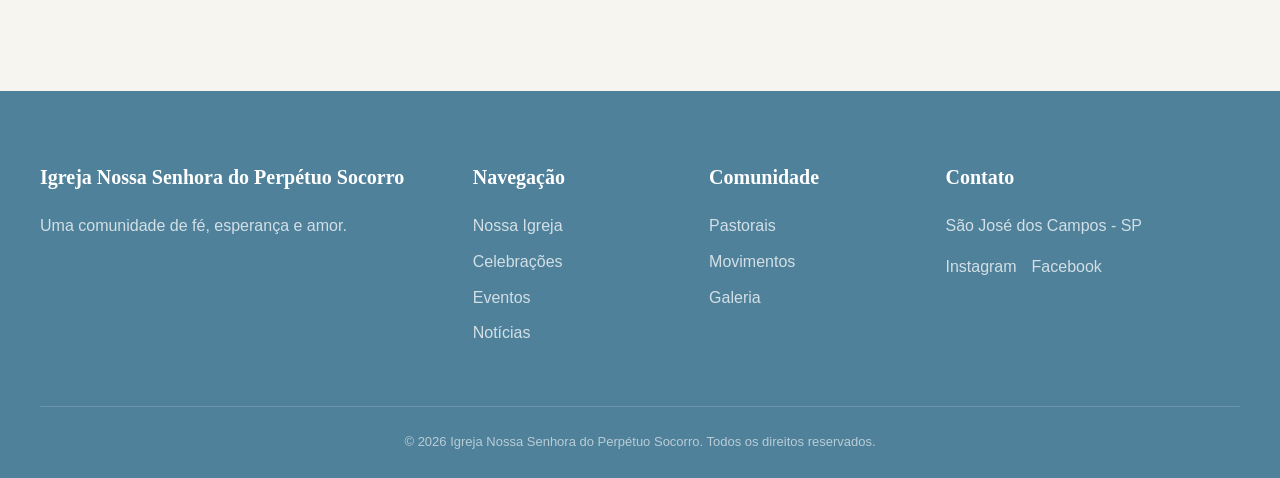
==== commit 0e8ff0a7: "Adição de horario de confissão" ====
--- a/index.html
+++ b/index.html
@@ -222,7 +222,7 @@
 
                 <div class="section-button">
 
-                    <a href="#" class="button">
+                    <a href="pages/horarios.html" class="button">
                         Ver todos os horários
                     </a>
 
@@ -288,6 +288,71 @@
 
         </section>
 
+         
+ <!-- CONFISSÕES SCROL -->
+
+        <section id="confissoes" class="confissoes">
+
+            <div class="container">
+
+                <div class="section-header">
+
+                    <span class="section-subtitle">
+                        Sacramento da Reconciliação
+                    </span>
+
+                    <h2>
+                        Horários de confissões
+                    </h2>
+
+                    <p>
+                        Confira os horários disponíveis para o sacramento da confissão.
+                    </p>
+
+                </div>
+
+
+                <div class="confissoes-slider">
+
+                    <!-- Botão anterior -->
+
+                    <button
+                        class="slider-button slider-prev"
+                        aria-label="Horário anterior">
+                        ‹
+                    </button>
+
+
+                    <!--
+                        Os cards serão criados automaticamente
+                        pelo JavaScript.
+                    -->
+
+                    <div class="confissoes-wrapper">
+
+                        <div
+                            class="confissoes-track"
+                            id="confissoes-track">
+                        </div>
+
+                    </div>
+
+
+                    <!-- Botão próximo -->
+
+                    <button
+                        class="slider-button slider-next"
+                        aria-label="Próximo horário">
+                        ›
+                    </button>
+
+                </div>
+
+            </div>
+
+        </section>
+
+        
 
         <!-- =========================================
              PASTORAIS E COMUNIDADE
--- a/css/style.css
+++ b/css/style.css
@@ -1368,3 +1368,219 @@
 
 }
 
+
+
+/* =========================================================
+   CONFISSÕES
+   ========================================================= */
+
+.confissoes {
+    padding: 80px 0;
+    background-color: var(--color-primary-dark);
+    color: var(--color-white);
+}
+
+
+/* Cabeçalho */
+
+.confissoes .section-header {
+    text-align: center;
+    margin-bottom: 50px;
+}
+
+.confissoes .section-subtitle {
+    display: block;
+    margin-bottom: 15px;
+
+    color: var(--color-secondary-light);
+
+    font-size: 14px;
+    font-weight: 700;
+    letter-spacing: 2px;
+    text-transform: uppercase;
+}
+
+.confissoes .section-header h2 {
+    margin-bottom: 15px;
+}
+
+.confissoes .section-header p {
+    color: rgba(255, 255, 255, 0.75);
+}
+
+
+/* =========================================================
+   SLIDER
+   ========================================================= */
+
+.confissoes-slider {
+    width: 100%;
+
+    display: flex;
+    align-items: center;
+
+    gap: 20px;
+}
+
+
+/* Área que esconde os cards que estão fora */
+
+.confissoes-wrapper {
+    flex: 1;
+    overflow: hidden;
+}
+
+
+/* Onde os cards ficam lado a lado */
+
+.confissoes-track {
+    display: flex;
+    gap: 20px;
+
+    transition: transform 0.5s ease;
+}
+
+
+/* =========================================================
+   CARD
+   ========================================================= */
+
+.confissao-card {
+    flex: 0 0 calc((100% - 40px) / 3);
+
+    min-height: 180px;
+
+    padding: 30px 20px;
+
+    display: flex;
+    flex-direction: column;
+
+    align-items: center;
+    justify-content: center;
+
+    text-align: center;
+
+    background-color: rgba(255, 255, 255, 0.08);
+
+    border: 1px solid rgba(255, 255, 255, 0.2);
+
+    border-radius: 12px;
+
+    box-sizing: border-box;
+
+    transition:
+        transform 0.3s ease,
+        background-color 0.3s ease;
+}
+
+
+.confissao-card:hover {
+    transform: translateY(-5px);
+
+    background-color: rgba(255, 255, 255, 0.13);
+}
+
+
+/* Dia */
+
+.confissao-dia {
+    margin-bottom: 10px;
+
+    color: var(--color-secondary-light);
+
+    font-size: 14px;
+    font-weight: 700;
+
+    letter-spacing: 1px;
+
+    text-transform: uppercase;
+}
+
+
+/* Informação secundária */
+
+.confissao-data {
+    margin-bottom: 12px;
+
+    color: var(--color-white);
+
+    font-size: 18px;
+}
+
+
+/* Horário */
+
+.confissao-horario {
+    color: var(--color-secondary);
+
+    font-size: 20px;
+    font-weight: 700;
+}
+
+
+/* =========================================================
+   BOTÕES
+   ========================================================= */
+
+.slider-button {
+    flex-shrink: 0;
+
+    width: 45px;
+    height: 45px;
+
+    display: flex;
+    align-items: center;
+    justify-content: center;
+
+    padding: 0;
+
+    border: none;
+    border-radius: 50%;
+
+    background-color: var(--color-secondary);
+
+    color: var(--color-brown-dark);
+
+    font-size: 30px;
+    line-height: 1;
+
+    cursor: pointer;
+
+    transition:
+        transform 0.2s ease,
+        background-color 0.2s ease;
+}
+
+
+.slider-button:hover {
+    background-color: var(--color-secondary-light);
+
+    transform: scale(1.08);
+}
+
+
+/* =========================================================
+   CELULAR
+   ========================================================= */
+
+@media (max-width: 768px) {
+
+    .confissoes {
+        padding: 60px 0;
+    }
+
+    .confissao-card {
+        flex: 0 0 100%;
+    }
+
+    .confissoes-slider {
+        gap: 10px;
+    }
+
+    .slider-button {
+        width: 38px;
+        height: 38px;
+
+        font-size: 25px;
+    }
+}
